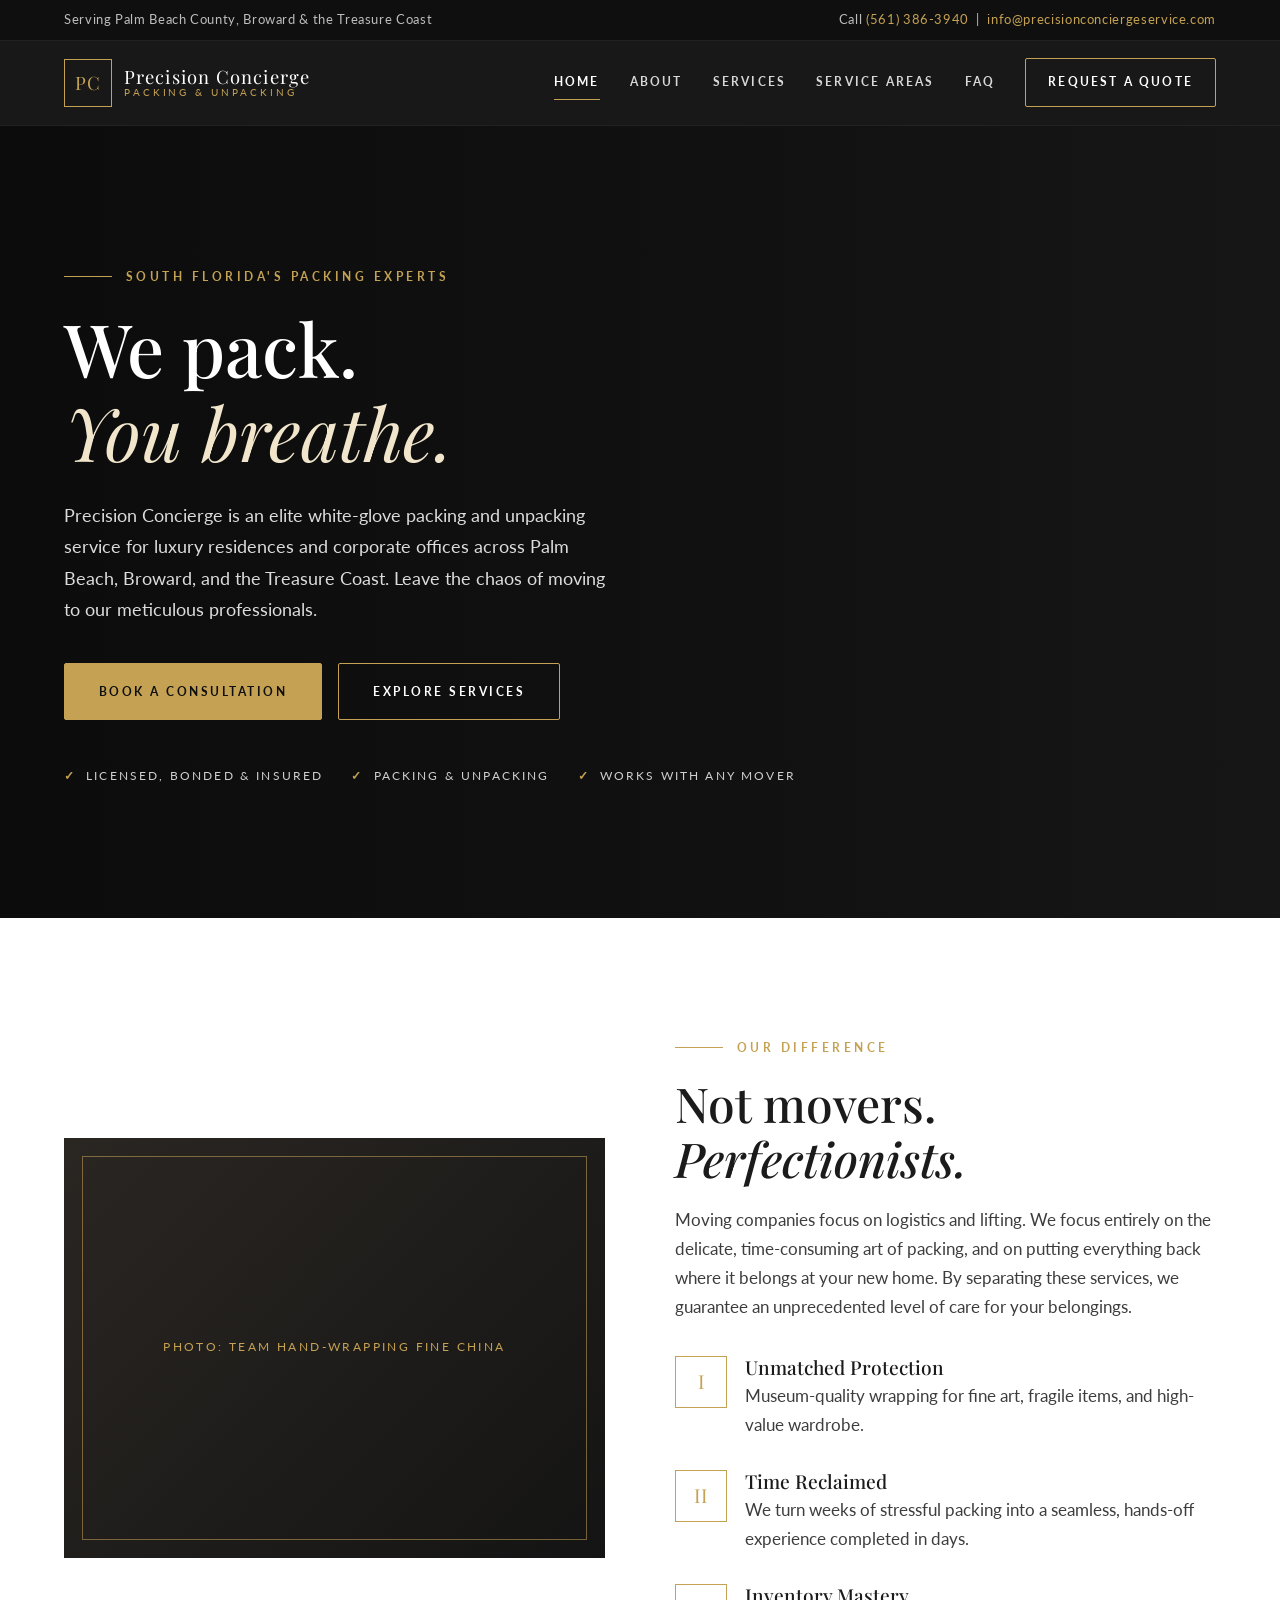
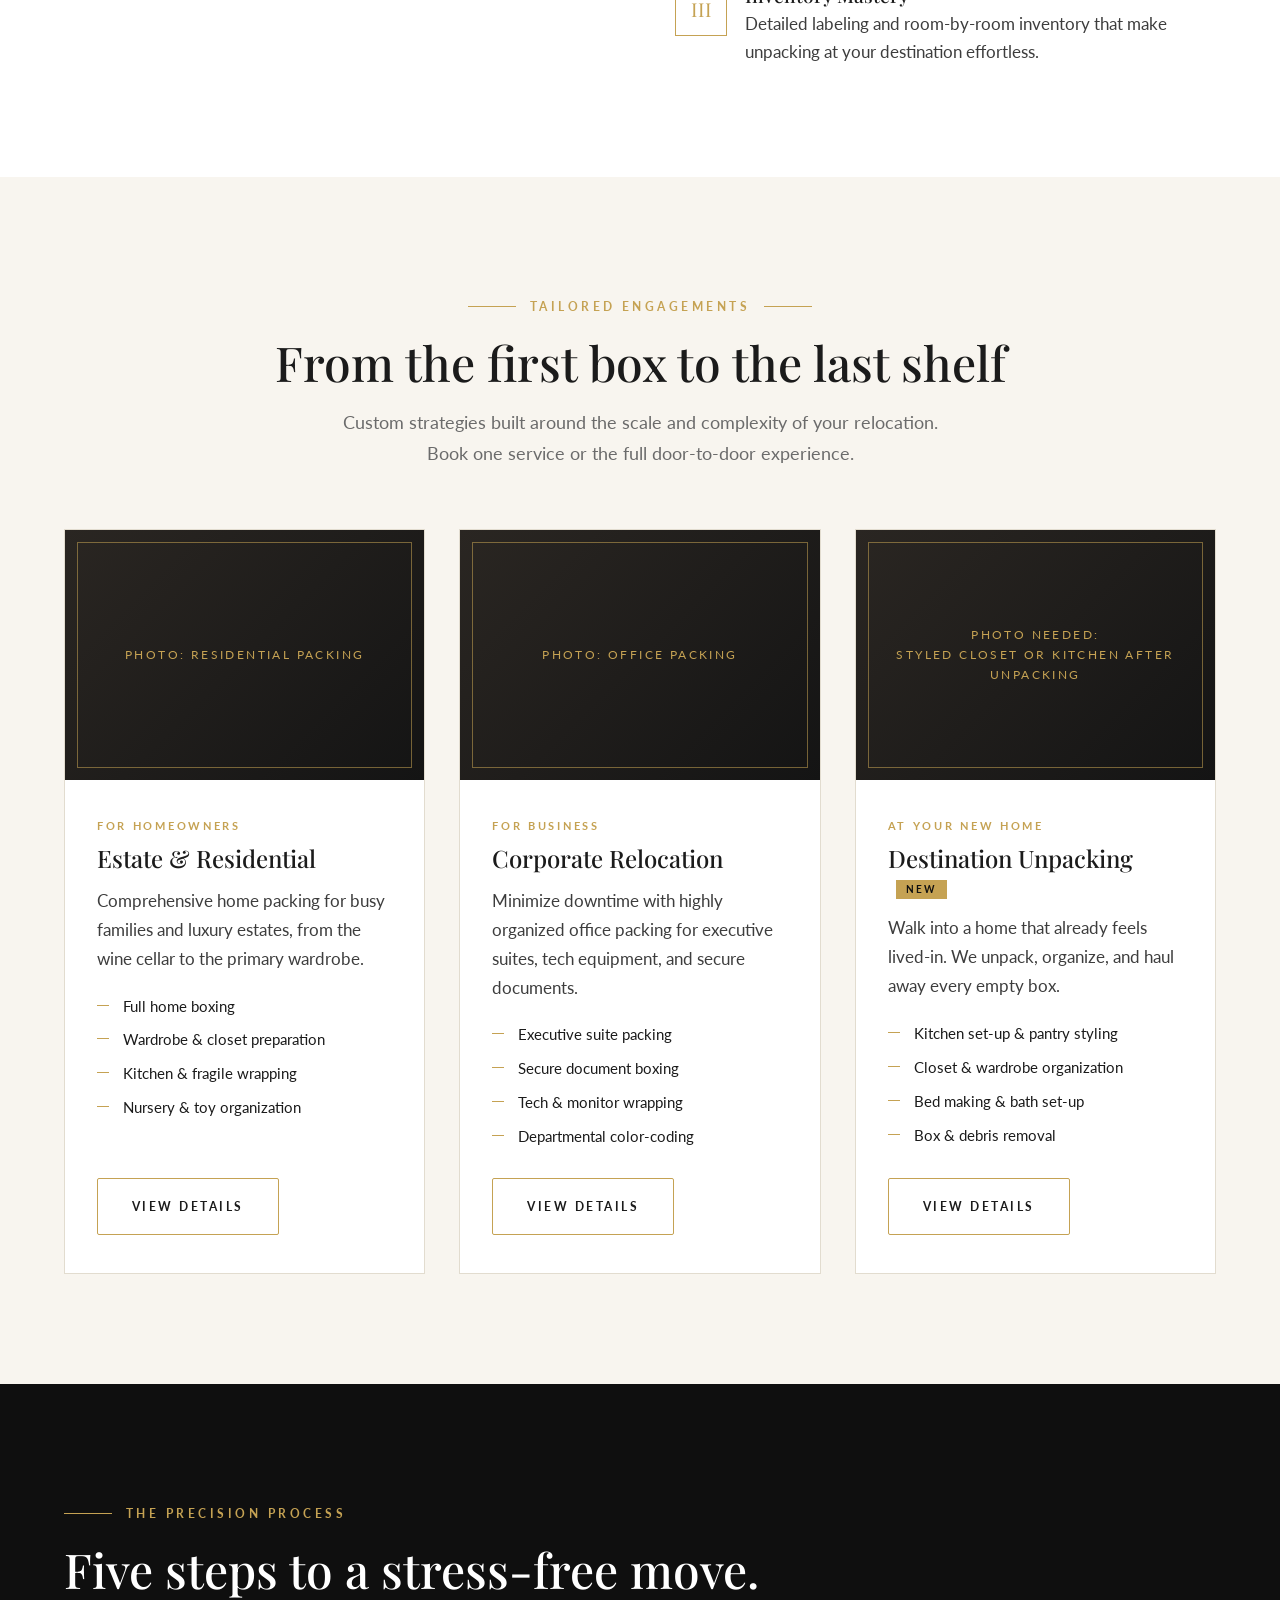
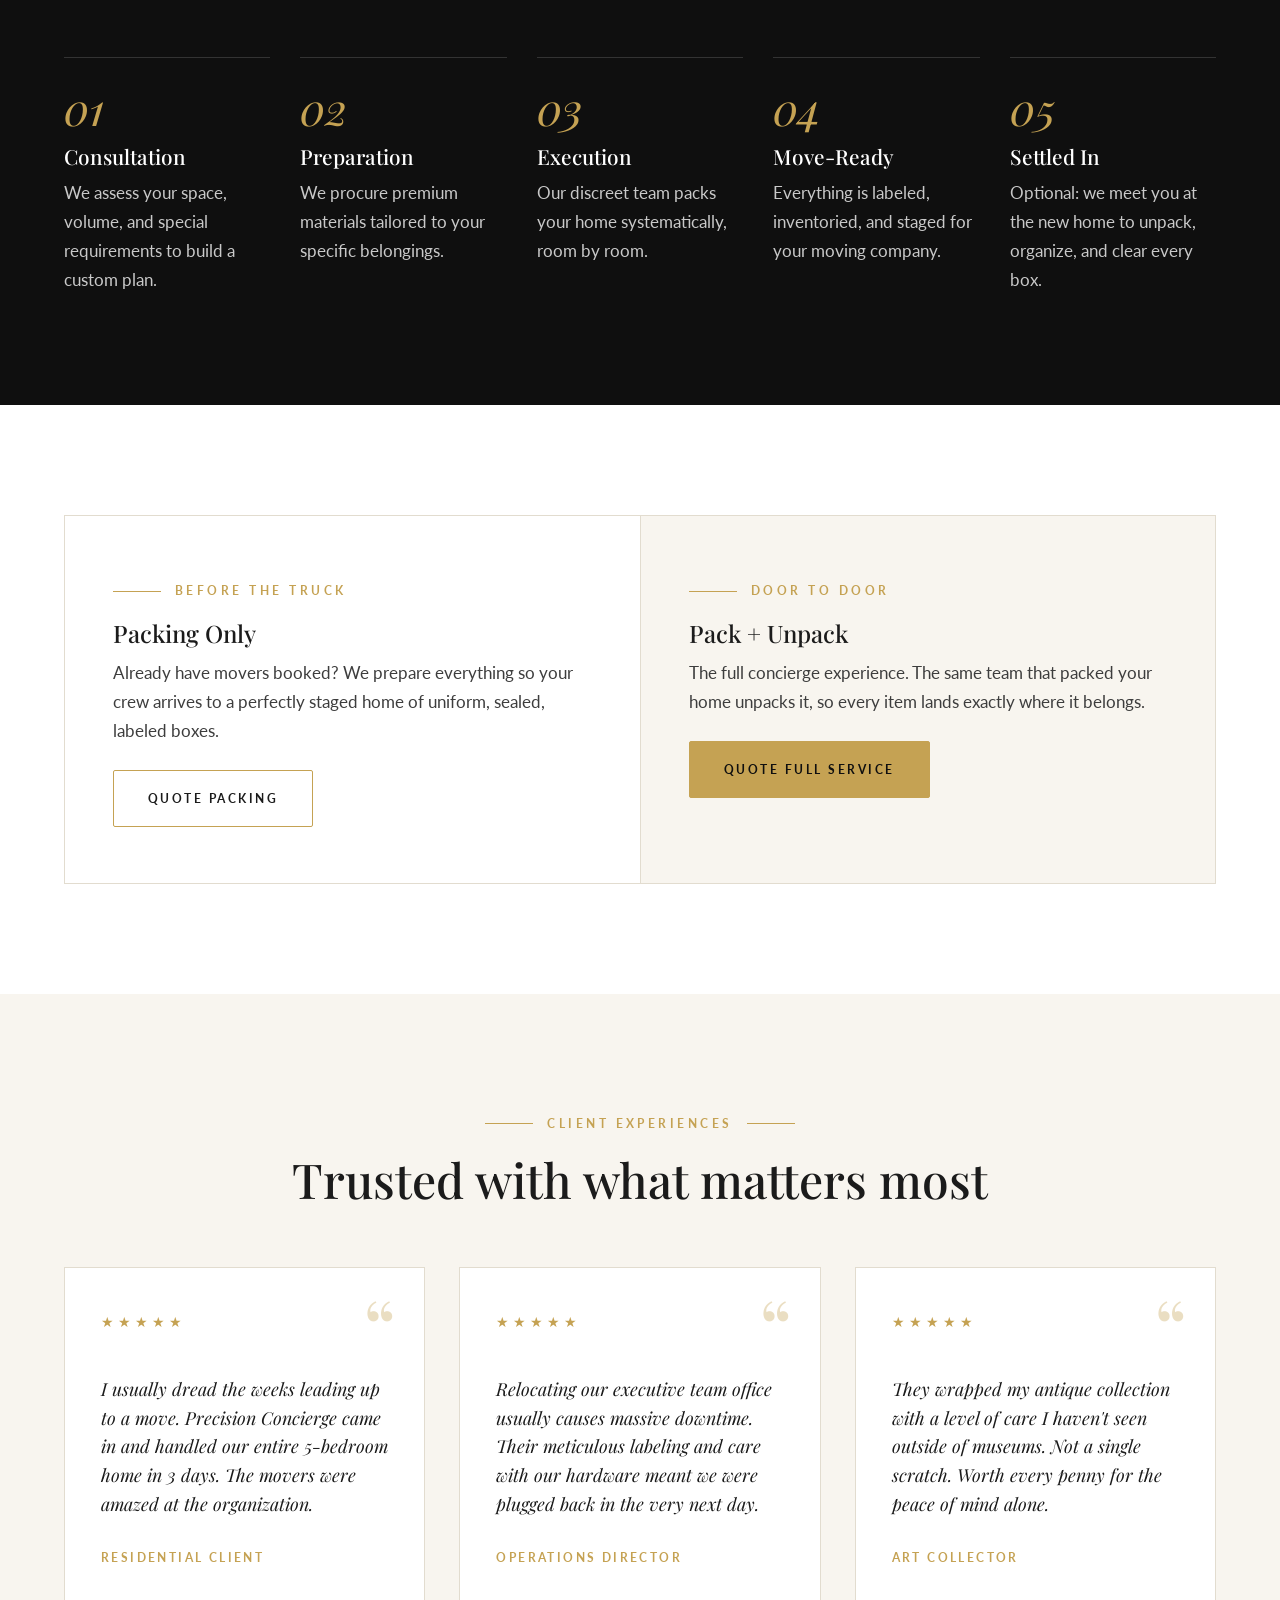
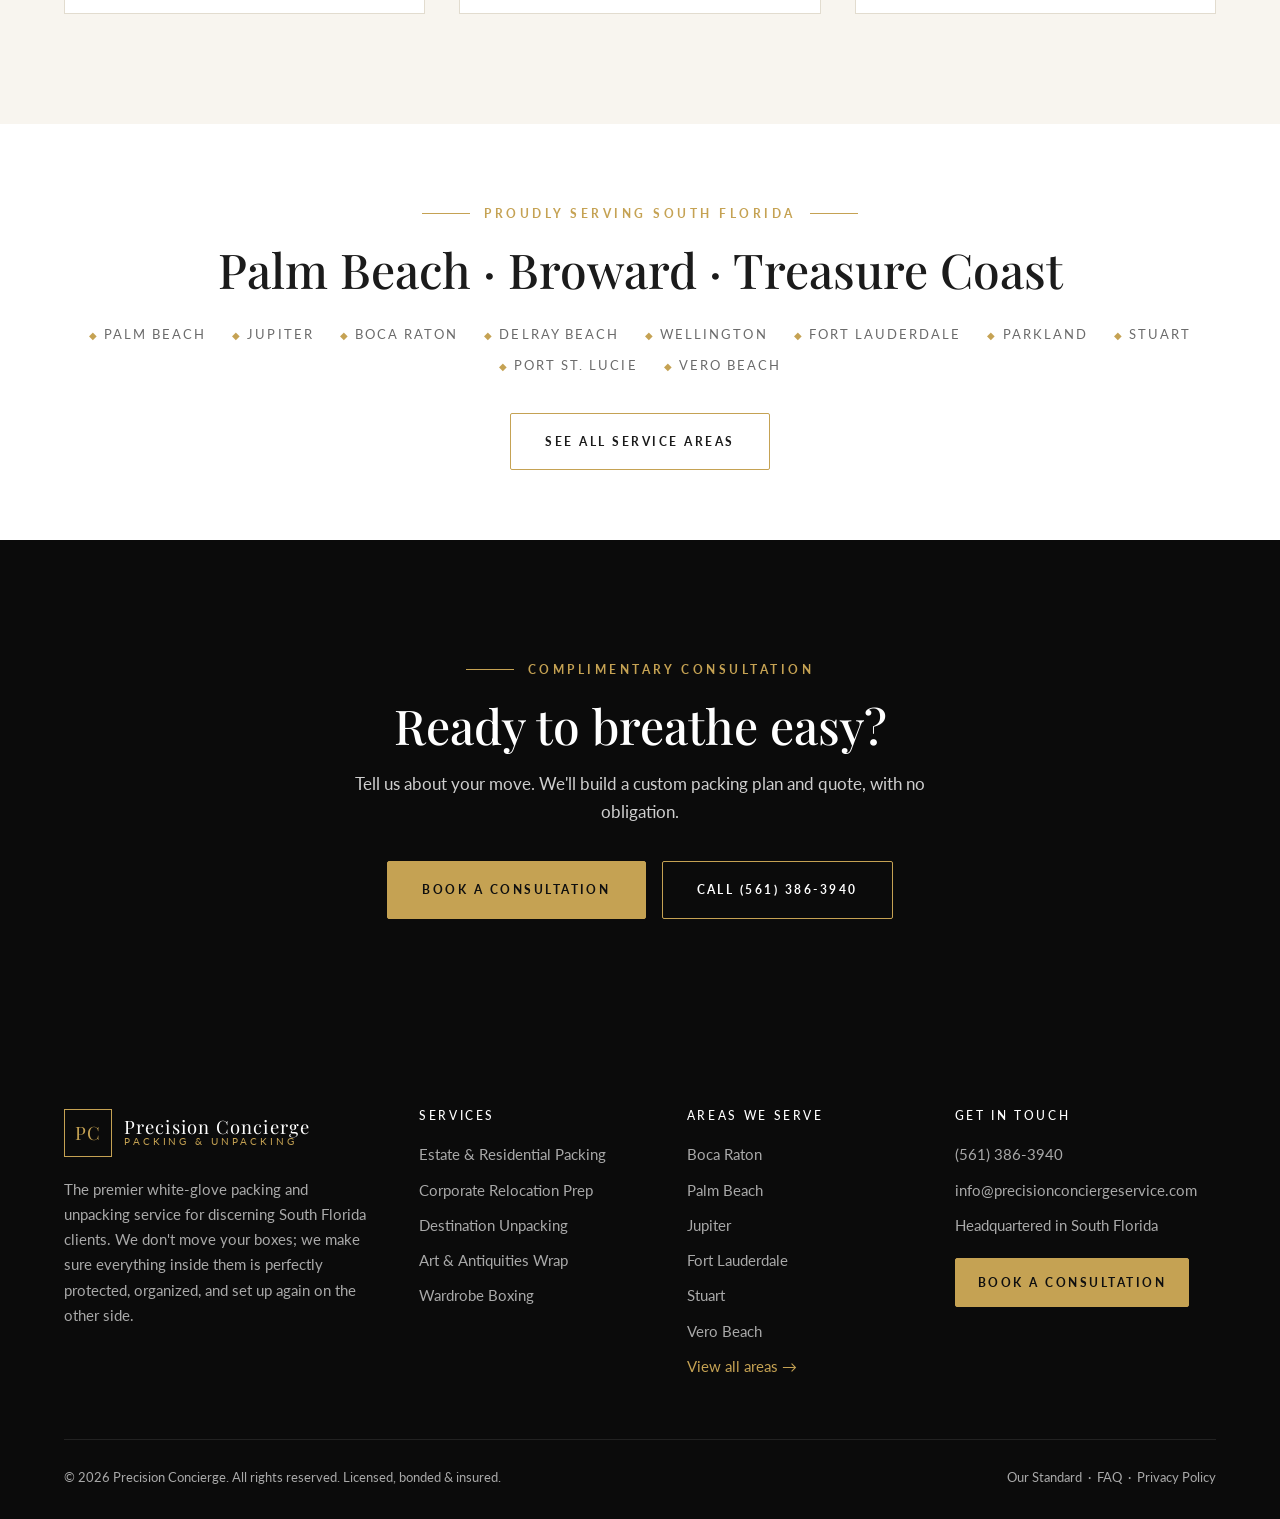
==== index.html @ 7a4c4924 "Rebuild Precision Concierge website - Fix misspelled email, tap-to-call phone, dead privacy link - A" ====
<!DOCTYPE html>
<html lang="en">
<head>
<meta charset="UTF-8">
<meta name="viewport" content="width=device-width, initial-scale=1">
<title>Luxury Packing & Unpacking Service | Palm Beach & South Florida | Precision Concierge</title>
<meta name="description" content="White-glove packing and unpacking for luxury homes and offices in Palm Beach, Broward, and the Treasure Coast. Licensed, bonded and insured. Book a free consultation.">
<link rel="canonical" href="https://www.precisionconciergeservice.com/">
<meta property="og:type" content="website">
<meta property="og:title" content="Luxury Packing & Unpacking Service | Palm Beach & South Florida | Precision Concierge">
<meta property="og:description" content="White-glove packing and unpacking for luxury homes and offices in Palm Beach, Broward, and the Treasure Coast. Licensed, bonded and insured. Book a free consultation.">
<meta property="og:url" content="https://www.precisionconciergeservice.com/">
<meta property="og:image" content="https://www.precisionconciergeservice.com/images/hero-luxury.png">
<meta name="twitter:card" content="summary_large_image">
<meta name="theme-color" content="#0f0f0f">
<link rel="preconnect" href="https://fonts.googleapis.com">
<link rel="preconnect" href="https://fonts.gstatic.com" crossorigin>
<link href="https://fonts.googleapis.com/css2?family=Lato:wght@300;400;700&family=Playfair+Display:ital,wght@0,400;0,500;0,600;1,400&display=swap" rel="stylesheet">
<link rel="stylesheet" href="css/styles.css">
<script type="application/ld+json">{"@context": "https://schema.org", "@type": "LocalBusiness", "@id": "https://www.precisionconciergeservice.com/#business", "name": "Precision Concierge", "description": "White-glove packing and unpacking service for luxury homes and corporate offices in South Florida.", "url": "https://www.precisionconciergeservice.com", "telephone": "+15613863940", "email": "info@precisionconciergeservice.com", "priceRange": "$$$", "address": {"@type": "PostalAddress", "addressRegion": "FL", "addressCountry": "US"}, "areaServed": [{"@type": "City", "name": "Palm Beach, FL"}, {"@type": "City", "name": "West Palm Beach, FL"}, {"@type": "City", "name": "Jupiter, FL"}, {"@type": "City", "name": "Palm Beach Gardens, FL"}, {"@type": "City", "name": "Wellington, FL"}, {"@type": "City", "name": "Boca Raton, FL"}, {"@type": "City", "name": "Delray Beach, FL"}, {"@type": "City", "name": "Boynton Beach, FL"}, {"@type": "City", "name": "Lake Worth Beach, FL"}, {"@type": "City", "name": "Royal Palm Beach, FL"}, {"@type": "City", "name": "Fort Lauderdale, FL"}, {"@type": "City", "name": "Parkland, FL"}, {"@type": "City", "name": "Coral Springs, FL"}, {"@type": "City", "name": "Weston, FL"}, {"@type": "City", "name": "Pompano Beach, FL"}, {"@type": "City", "name": "Hollywood, FL"}, {"@type": "City", "name": "Stuart, FL"}, {"@type": "City", "name": "Hobe Sound, FL"}, {"@type": "City", "name": "Jensen Beach, FL"}, {"@type": "City", "name": "Port St. Lucie, FL"}, {"@type": "City", "name": "Fort Pierce, FL"}, {"@type": "City", "name": "Vero Beach, FL"}], "hasOfferCatalog": {"@type": "OfferCatalog", "name": "Packing Services", "itemListElement": [{"@type": "Offer", "itemOffered": {"@type": "Service", "name": "Residential & Estate Packing"}}, {"@type": "Offer", "itemOffered": {"@type": "Service", "name": "Corporate Relocation Packing"}}, {"@type": "Offer", "itemOffered": {"@type": "Service", "name": "Destination Unpacking & Home Setup"}}]}}</script>
</head>
<body>
<a class="skip" href="#main">Skip to content</a>
<div class="topbar">
  <div class="container">
    <span class="hide-sm">Serving Palm Beach County, Broward &amp; the Treasure Coast</span>
    <span>Call <a href="tel:+15613863940">(561) 386-3940</a> &nbsp;|&nbsp; <a href="mailto:info@precisionconciergeservice.com">info@precisionconciergeservice.com</a></span>
  </div>
</div>
<header class="header">
  <div class="container">
    <a href="index.html" class="logo" aria-label="Precision Concierge home">
      <!-- SWAP: replace the two spans below with <img src="images/logo.png" alt="Precision Concierge"> once you add the logo file -->
      <span class="logo-mark">PC</span>
      <span class="logo-text">Precision Concierge<small>Packing &amp; Unpacking</small></span>
    </a>
    <button class="menu-toggle" aria-label="Open menu" aria-expanded="false">&#9776;</button>
    <nav class="nav" aria-label="Main">
      <a href="index.html" class="active">Home</a>
      <a href="about.html">About</a>
      <a href="services.html">Services</a>
      <a href="service-areas.html">Service Areas</a>
      <a href="faq.html">FAQ</a>
      <a href="contact.html" class="btn btn-outline">Request a Quote</a>
    </nav>
  </div>
</header>
<main id="main">

<section class="hero" style="background-image:url('https://www.precisionconciergeservice.com/images/hero-luxury.png')">
  <div class="container">
    <span class="eyebrow">South Florida's Packing Experts</span>
    <h1>We pack.<br><em>You breathe.</em></h1>
    <p>Precision Concierge is an elite white-glove packing and unpacking service for luxury residences and corporate offices across Palm Beach, Broward, and the Treasure Coast. Leave the chaos of moving to our meticulous professionals.</p>
    <div class="btn-row">
      <a href="contact.html" class="btn btn-gold">Book a Consultation</a>
      <a href="services.html" class="btn btn-outline">Explore Services</a>
    </div>
    <div class="hero-badges"><span>Licensed, Bonded &amp; Insured</span><span>Packing &amp; Unpacking</span><span>Works With Any Mover</span></div>
  </div>
</section>

<section class="section">
  <div class="container grid-2">
    <div class="frame reveal"><img src="https://www.precisionconciergeservice.com/images/about-hands.png" alt="Precision Concierge team wrapping fine china in acid-free tissue" loading="lazy"><div class="ph">Photo: team hand-wrapping fine china</div></div>
    <div class="reveal">
      <span class="eyebrow">Our Difference</span>
      <h2>Not movers.<br><em>Perfectionists.</em></h2>
      <p style="margin-top:20px">Moving companies focus on logistics and lifting. We focus entirely on the delicate, time-consuming art of packing, and on putting everything back where it belongs at your new home. By separating these services, we guarantee an unprecedented level of care for your belongings.</p>
      <div class="features">
        <div class="feature"><div class="icon">I</div><div><h4>Unmatched Protection</h4><p>Museum-quality wrapping for fine art, fragile items, and high-value wardrobe.</p></div></div>
        <div class="feature"><div class="icon">II</div><div><h4>Time Reclaimed</h4><p>We turn weeks of stressful packing into a seamless, hands-off experience completed in days.</p></div></div>
        <div class="feature"><div class="icon">III</div><div><h4>Inventory Mastery</h4><p>Detailed labeling and room-by-room inventory that make unpacking at your destination effortless.</p></div></div>
      </div>
    </div>
  </div>
</section>

<section class="section bg-ivory">
  <div class="container">
    <div class="center reveal" style="margin-bottom:60px">
      <span class="eyebrow">Tailored Engagements</span>
      <h2>From the first box to the last shelf</h2>
      <p class="lead" style="margin-top:16px">Custom strategies built around the scale and complexity of your relocation. Book one service or the full door-to-door experience.</p>
    </div>
    <div class="grid-3">
      <article class="card reveal">
        <div class="frame"><img src="https://www.precisionconciergeservice.com/images/service-residential.png" alt="Luxury home packed in labeled Precision Concierge boxes" loading="lazy"><div class="ph">Photo: residential packing</div></div>
        <div class="card-body">
          <span class="card-tag">For Homeowners</span>
          <h3>Estate &amp; Residential</h3>
          <p>Comprehensive home packing for busy families and luxury estates, from the wine cellar to the primary wardrobe.</p>
          <ul class="checks"><li>Full home boxing</li><li>Wardrobe &amp; closet preparation</li><li>Kitchen &amp; fragile wrapping</li><li>Nursery &amp; toy organization</li></ul>
          <a href="services.html#residential" class="btn btn-outline-dark">View Details</a>
        </div>
      </article>
      <article class="card reveal">
        <div class="frame"><img src="https://www.precisionconciergeservice.com/images/service-corporate.png" alt="Executive office packed with color-coded boxes" loading="lazy"><div class="ph">Photo: office packing</div></div>
        <div class="card-body">
          <span class="card-tag">For Business</span>
          <h3>Corporate Relocation</h3>
          <p>Minimize downtime with highly organized office packing for executive suites, tech equipment, and secure documents.</p>
          <ul class="checks"><li>Executive suite packing</li><li>Secure document boxing</li><li>Tech &amp; monitor wrapping</li><li>Departmental color-coding</li></ul>
          <a href="services.html#corporate" class="btn btn-outline-dark">View Details</a>
        </div>
      </article>
      <article class="card reveal">
        <div class="frame"><img src="https://www.precisionconciergeservice.com/images/unpacking.jpg" alt="Organized closet and kitchen set up after a move" loading="lazy"><div class="ph">Photo needed:<br>styled closet or kitchen after unpacking</div></div>
        <div class="card-body">
          <span class="card-tag">At Your New Home</span>
          <h3>Destination Unpacking <span class="badge-new">NEW</span></h3>
          <p>Walk into a home that already feels lived-in. We unpack, organize, and haul away every empty box.</p>
          <ul class="checks"><li>Kitchen set-up &amp; pantry styling</li><li>Closet &amp; wardrobe organization</li><li>Bed making &amp; bath set-up</li><li>Box &amp; debris removal</li></ul>
          <a href="services.html#unpacking" class="btn btn-outline-dark">View Details</a>
        </div>
      </article>
    </div>
  </div>
</section>

<section class="section bg-dark">
  <div class="container">
    <div class="reveal" style="margin-bottom:60px">
      <span class="eyebrow">The Precision Process</span>
      <h2>Five steps to a stress-free move.</h2>
    </div>
    <div class="grid-4" style="grid-template-columns:repeat(auto-fit,minmax(190px,1fr))">
      <div class="step reveal"><div class="num">01</div><h3>Consultation</h3><p>We assess your space, volume, and special requirements to build a custom plan.</p></div>
      <div class="step reveal"><div class="num">02</div><h3>Preparation</h3><p>We procure premium materials tailored to your specific belongings.</p></div>
      <div class="step reveal"><div class="num">03</div><h3>Execution</h3><p>Our discreet team packs your home systematically, room by room.</p></div>
      <div class="step reveal"><div class="num">04</div><h3>Move-Ready</h3><p>Everything is labeled, inventoried, and staged for your moving company.</p></div>
      <div class="step reveal"><div class="num">05</div><h3>Settled In</h3><p>Optional: we meet you at the new home to unpack, organize, and clear every box.</p></div>
    </div>
  </div>
</section>

<section class="section">
  <div class="container">
    <div class="duo reveal">
      <div>
        <span class="eyebrow">Before the Truck</span>
        <h3>Packing Only</h3>
        <p>Already have movers booked? We prepare everything so your crew arrives to a perfectly staged home of uniform, sealed, labeled boxes.</p>
        <a href="contact.html?service=residential" class="btn btn-outline-dark" style="margin-top:24px">Quote Packing</a>
      </div>
      <div>
        <span class="eyebrow">Door to Door</span>
        <h3>Pack + Unpack</h3>
        <p>The full concierge experience. The same team that packed your home unpacks it, so every item lands exactly where it belongs.</p>
        <a href="contact.html?service=full" class="btn btn-gold" style="margin-top:24px">Quote Full Service</a>
      </div>
    </div>
  </div>
</section>

<section class="section bg-ivory">
  <div class="container">
    <div class="center reveal" style="margin-bottom:60px">
      <span class="eyebrow">Client Experiences</span>
      <h2>Trusted with what matters most</h2>
    </div>
    <!-- SWAP: add first name + city to each (e.g. "Jennifer R., Boca Raton") once clients approve. Named reviews convert better. -->
    <div class="grid-3">
      <blockquote class="quote reveal"><div class="stars">&#9733;&#9733;&#9733;&#9733;&#9733;</div><p>I usually dread the weeks leading up to a move. Precision Concierge came in and handled our entire 5-bedroom home in 3 days. The movers were amazed at the organization.</p><cite>Residential Client</cite></blockquote>
      <blockquote class="quote reveal"><div class="stars">&#9733;&#9733;&#9733;&#9733;&#9733;</div><p>Relocating our executive team office usually causes massive downtime. Their meticulous labeling and care with our hardware meant we were plugged back in the very next day.</p><cite>Operations Director</cite></blockquote>
      <blockquote class="quote reveal"><div class="stars">&#9733;&#9733;&#9733;&#9733;&#9733;</div><p>They wrapped my antique collection with a level of care I haven't seen outside of museums. Not a single scratch. Worth every penny for the peace of mind alone.</p><cite>Art Collector</cite></blockquote>
    </div>
  </div>
</section>


<section class="section-sm">
  <div class="container center reveal">
    <span class="eyebrow">Proudly Serving South Florida</span>
    <h2>Palm Beach &middot; Broward &middot; Treasure Coast</h2>
    <div class="area-strip"><span>Palm Beach</span><span>Jupiter</span><span>Boca Raton</span><span>Delray Beach</span><span>Wellington</span><span>Fort Lauderdale</span><span>Parkland</span><span>Stuart</span><span>Port St. Lucie</span><span>Vero Beach</span></div>
    <a href="service-areas.html" class="btn btn-outline-dark" style="margin-top:36px">See All Service Areas</a>
  </div>
</section>

<section class="cta-band" style="background-image:url('https://www.precisionconciergeservice.com/images/hero-luxury.png')">
  <div class="container reveal">
    <span class="eyebrow">Complimentary Consultation</span>
    <h2>Ready to breathe easy?</h2>
    <p>Tell us about your move. We'll build a custom packing plan and quote, with no obligation.</p>
    <div class="btn-row" style="justify-content:center">
      <a href="contact.html" class="btn btn-gold">Book a Consultation</a>
      <a href="tel:+15613863940" class="btn btn-outline">Call (561) 386-3940</a>
    </div>
  </div>
</section>

</main>
<footer class="footer">
  <div class="container">
    <div class="footer-grid">
      <div>
        <a href="index.html" class="logo" style="margin-bottom:20px"><span class="logo-mark">PC</span><span class="logo-text">Precision Concierge<small>Packing &amp; Unpacking</small></span></a>
        <p>The premier white-glove packing and unpacking service for discerning South Florida clients. We don't move your boxes; we make sure everything inside them is perfectly protected, organized, and set up again on the other side.</p>
      </div>
      <div>
        <h4>Services</h4>
        <ul>
          <li><a href="services.html#residential">Estate &amp; Residential Packing</a></li>
          <li><a href="services.html#corporate">Corporate Relocation Prep</a></li>
          <li><a href="services.html#unpacking">Destination Unpacking</a></li>
          <li><a href="services.html#residential">Art &amp; Antiquities Wrap</a></li>
          <li><a href="services.html#residential">Wardrobe Boxing</a></li>
        </ul>
      </div>
      <div>
        <h4>Areas We Serve</h4>
        <ul><li><a href="service-areas.html">Boca Raton</a></li><li><a href="service-areas.html">Palm Beach</a></li><li><a href="service-areas.html">Jupiter</a></li><li><a href="service-areas.html">Fort Lauderdale</a></li><li><a href="service-areas.html">Stuart</a></li><li><a href="service-areas.html">Vero Beach</a></li><li><a href="service-areas.html" class="gold">View all areas &rarr;</a></li></ul>
      </div>
      <div>
        <h4>Get in Touch</h4>
        <ul>
          <li><a href="tel:+15613863940">(561) 386-3940</a></li>
          <li><a href="mailto:info@precisionconciergeservice.com">info@precisionconciergeservice.com</a></li>
          <li>Headquartered in South Florida</li>
          <li style="margin-top:10px"><a href="contact.html" class="btn btn-gold" style="padding:13px 22px">Book a Consultation</a></li>
        </ul>
      </div>
    </div>
    <div class="footer-bottom">
      <span>&copy; <span id="year">2026</span> Precision Concierge. All rights reserved. Licensed, bonded &amp; insured.</span>
      <span><a href="about.html">Our Standard</a> &nbsp;&middot;&nbsp; <a href="faq.html">FAQ</a> &nbsp;&middot;&nbsp; <a href="privacy.html">Privacy Policy</a></span>
    </div>
  </div>
</footer>
<div class="mobile-bar">
  <a href="tel:+15613863940">Call Now</a>
  <a href="contact.html">Free Consultation</a>
</div>
<script src="js/main.js"></script>
</body>
</html>
---- css/styles.css ----
/* ==========================================================
   Precision Concierge - Site Styles
   Brand: black / warm gold / ivory. Playfair Display + Lato
   ========================================================== */
:root{
  --black:#0f0f0f;
  --ink:#1b1b1b;
  --charcoal:#2a2a2a;
  --gold:#c5a253;
  --gold-dark:#a8863a;
  --ivory:#f8f5ef;
  --cream:#efe9dd;
  --gray:#6b6b6b;
  --line:#e2dccf;
  --white:#fff;
  --serif:"Playfair Display", Georgia, serif;
  --sans:"Lato", "Helvetica Neue", Arial, sans-serif;
  --max:1200px;
  --radius:2px;
}
*{box-sizing:border-box;margin:0;padding:0}
html{scroll-behavior:smooth}
body{font-family:var(--sans);color:var(--ink);background:var(--white);line-height:1.7;font-size:17px;-webkit-font-smoothing:antialiased}
img{max-width:100%;display:block}
a{color:inherit;text-decoration:none}
h1,h2,h3,h4{font-family:var(--serif);font-weight:500;line-height:1.15;color:var(--ink)}
h1{font-size:clamp(2.6rem,6vw,4.6rem)}
h2{font-size:clamp(2rem,4vw,3rem)}
h3{font-size:1.5rem}
p{color:#3d3d3d}
.container{width:90%;max-width:var(--max);margin:0 auto}
.narrow{max-width:780px}
.center{text-align:center}
.section{padding:110px 0}
.section-sm{padding:70px 0}
.bg-ivory{background:var(--ivory)}
.bg-dark{background:var(--black);color:var(--white)}
.bg-dark h2,.bg-dark h3{color:var(--white)}
.bg-dark p{color:#c9c9c9}
.eyebrow{display:inline-flex;align-items:center;gap:14px;font-size:.78rem;letter-spacing:.28em;text-transform:uppercase;color:var(--gold);font-weight:700;margin-bottom:18px}
.eyebrow::before{content:"";width:48px;height:1px;background:var(--gold)}
.center .eyebrow::after{content:"";width:48px;height:1px;background:var(--gold)}
.lead{font-size:1.15rem;color:var(--gray);max-width:640px}
.center .lead{margin:0 auto}
.skip{position:absolute;left:-9999px}
.skip:focus{left:16px;top:16px;background:var(--gold);color:#000;padding:10px 16px;z-index:999}

/* Buttons */
.btn{display:inline-block;padding:17px 34px;font-size:.78rem;letter-spacing:.2em;text-transform:uppercase;font-weight:700;border:1px solid var(--gold);transition:all .25s ease;cursor:pointer;font-family:var(--sans);border-radius:var(--radius)}
.btn-gold{background:var(--gold);color:var(--black)}
.btn-gold:hover{background:var(--gold-dark);border-color:var(--gold-dark)}
.btn-outline{background:transparent;color:var(--white)}
.btn-outline:hover{background:var(--gold);color:var(--black)}
.btn-outline-dark{background:transparent;color:var(--ink)}
.btn-outline-dark:hover{background:var(--ink);color:var(--white);border-color:var(--ink)}
.btn-row{display:flex;gap:16px;flex-wrap:wrap}
.center .btn-row{justify-content:center}

/* Top bar */
.topbar{background:var(--black);color:#bdbdbd;font-size:.8rem;letter-spacing:.05em;padding:9px 0;border-bottom:1px solid #222}
.topbar .container{display:flex;justify-content:space-between;gap:12px;flex-wrap:wrap}
.topbar a{color:var(--gold)}

/* Header */
.header{position:sticky;top:0;z-index:100;background:rgba(15,15,15,.96);backdrop-filter:blur(8px);border-bottom:1px solid #222}
.header .container{display:flex;align-items:center;justify-content:space-between;height:84px}
.logo{display:flex;align-items:center;gap:12px;color:var(--white)}
.logo img{height:52px;width:auto}
.logo-mark{width:48px;height:48px;border:1px solid var(--gold);display:grid;place-items:center;font-family:var(--serif);color:var(--gold);font-size:1.15rem;letter-spacing:.05em}
.logo-text{font-family:var(--serif);font-size:1.15rem;letter-spacing:.06em;line-height:1.1}
.logo-text small{display:block;font-family:var(--sans);font-size:.6rem;letter-spacing:.3em;color:var(--gold);text-transform:uppercase}
.nav{display:flex;align-items:center;gap:30px}
.nav a{color:#d8d8d8;font-size:.76rem;letter-spacing:.18em;text-transform:uppercase;font-weight:700;padding:6px 0;border-bottom:1px solid transparent}
.nav a:hover,.nav a.active{color:var(--white);border-bottom-color:var(--gold)}
.nav .btn{padding:13px 22px;color:var(--white);border-bottom:1px solid var(--gold)}
.nav .btn:hover{color:var(--black)}
.menu-toggle{display:none;background:none;border:1px solid #444;color:var(--white);width:46px;height:46px;font-size:1.3rem;cursor:pointer}

/* Hero */
.hero{position:relative;min-height:88vh;display:flex;align-items:center;color:var(--white);background:#1a1a1a center/cover no-repeat}
.hero::before{content:"";position:absolute;inset:0;background:linear-gradient(90deg,rgba(10,10,10,.88) 0%,rgba(10,10,10,.6) 50%,rgba(10,10,10,.25) 100%)}
.hero .container{position:relative;z-index:1}
.hero h1{color:var(--white);margin-bottom:26px}
.hero h1 em{font-style:italic;color:#f1e6cc;font-weight:400}
.hero p{color:#dcdcdc;font-size:1.15rem;max-width:560px;margin-bottom:38px}
.hero-badges{display:flex;gap:28px;margin-top:46px;flex-wrap:wrap}
.hero-badges span{font-size:.75rem;letter-spacing:.18em;text-transform:uppercase;color:#cfcfcf;display:flex;align-items:center;gap:10px}
.hero-badges span::before{content:"✓";color:var(--gold);font-weight:700}
.page-hero{background:var(--black) center/cover no-repeat;position:relative;padding:150px 0 110px;color:var(--white);text-align:center}
.page-hero::before{content:"";position:absolute;inset:0;background:rgba(10,10,10,.78)}
.page-hero .container{position:relative}
.page-hero h1{color:var(--white);margin-bottom:16px}
.page-hero p{color:#d0d0d0;font-size:1.15rem;max-width:640px;margin:0 auto}

/* Grid helpers */
.grid-2{display:grid;grid-template-columns:1fr 1fr;gap:70px;align-items:center}
.grid-3{display:grid;grid-template-columns:repeat(3,1fr);gap:34px}
.grid-4{display:grid;grid-template-columns:repeat(4,1fr);gap:30px}

/* Image frames (fall back to an elegant gradient if the image is missing) */
.frame{position:relative;background:linear-gradient(135deg,#2a2622,#141414);min-height:420px;overflow:hidden}
.frame img{width:100%;height:100%;object-fit:cover;position:absolute;inset:0}
.frame::after{content:"";position:absolute;inset:18px;border:1px solid rgba(197,162,83,.55);pointer-events:none}
.frame .ph{position:absolute;inset:0;display:grid;place-items:center;color:var(--gold);font-size:.75rem;letter-spacing:.2em;text-transform:uppercase;text-align:center;padding:30px}

/* Feature list */
.features{display:grid;gap:30px;margin-top:34px}
.feature{display:grid;grid-template-columns:52px 1fr;gap:18px}
.feature .icon{width:52px;height:52px;border:1px solid var(--gold);display:grid;place-items:center;color:var(--gold);font-family:var(--serif);font-size:1.2rem}
.feature h4{font-size:1.2rem;margin-bottom:4px}

/* Service cards */
.card{background:var(--white);border:1px solid var(--line);display:flex;flex-direction:column;transition:transform .3s, box-shadow .3s}
.card:hover{transform:translateY(-6px);box-shadow:0 22px 50px rgba(0,0,0,.08)}
.card .frame{min-height:250px}
.card .frame::after{inset:12px}
.card-body{padding:36px 32px 38px;display:flex;flex-direction:column;flex:1}
.card-tag{font-size:.7rem;letter-spacing:.24em;text-transform:uppercase;color:var(--gold);font-weight:700;margin-bottom:10px}
.card h3{margin-bottom:14px}
.card p{margin-bottom:20px}
.checks{list-style:none;margin-bottom:28px;display:grid;gap:8px}
.checks li{padding-left:26px;position:relative;font-size:.95rem}
.checks li::before{content:"";position:absolute;left:0;top:11px;width:12px;height:1px;background:var(--gold)}
.card .btn{margin-top:auto;align-self:flex-start}
.badge-new{display:inline-block;background:var(--gold);color:var(--black);font-size:.62rem;letter-spacing:.2em;padding:4px 10px;margin-left:8px;vertical-align:middle;font-family:var(--sans);font-weight:700}

/* Process */
.step{border-top:1px solid #333;padding-top:28px}
.step .num{font-family:var(--serif);font-size:2.8rem;color:var(--gold);line-height:1;margin-bottom:14px;font-style:italic}
.step h3{font-size:1.3rem;margin-bottom:10px}

/* Split CTA (pack + unpack) */
.duo{display:grid;grid-template-columns:1fr 1fr;border:1px solid var(--line)}
.duo > div{padding:56px 48px}
.duo > div + div{border-left:1px solid var(--line);background:var(--ivory)}
.duo h3{margin-bottom:12px}

/* Testimonials */
.quote{background:var(--white);border:1px solid var(--line);padding:42px 36px;position:relative}
.quote::before{content:"\201C";font-family:var(--serif);font-size:5rem;color:var(--gold);line-height:1;position:absolute;top:18px;right:28px;opacity:.35}
.quote p{font-family:var(--serif);font-style:italic;font-size:1.12rem;color:var(--ink);margin:40px 0 24px;line-height:1.6}
.quote cite{font-style:normal;font-size:.75rem;letter-spacing:.2em;text-transform:uppercase;color:var(--gold);font-weight:700}
.stars{color:var(--gold);letter-spacing:4px;font-size:.9rem}

/* Service areas */
.areas{display:grid;grid-template-columns:repeat(3,1fr);gap:34px}
.area{border:1px solid var(--line);padding:38px 34px;background:var(--white)}
.area h3{font-size:1.35rem;margin-bottom:6px}
.area .sub{font-size:.72rem;letter-spacing:.22em;color:var(--gold);text-transform:uppercase;font-weight:700;margin-bottom:18px;display:block}
.city-list{list-style:none;display:flex;flex-wrap:wrap;gap:8px}
.city-list li{font-size:.85rem;border:1px solid var(--line);padding:6px 12px;background:var(--ivory)}
.area-strip{display:flex;flex-wrap:wrap;gap:10px 26px;justify-content:center;margin-top:26px}
.area-strip span{font-size:.8rem;letter-spacing:.16em;text-transform:uppercase;color:var(--gray)}
.area-strip span::before{content:"◆ ";color:var(--gold);font-size:.6rem}

/* FAQ */
.faq-item{border-bottom:1px solid var(--line)}
.faq-q{width:100%;text-align:left;background:none;border:none;padding:28px 50px 28px 0;font-family:var(--serif);font-size:1.3rem;color:var(--ink);cursor:pointer;position:relative}
.faq-q::after{content:"+";position:absolute;right:6px;top:50%;transform:translateY(-50%);color:var(--gold);font-size:1.8rem;font-family:var(--sans);font-weight:300;transition:transform .3s}
.faq-item.open .faq-q::after{transform:translateY(-50%) rotate(45deg)}
.faq-a{max-height:0;overflow:hidden;transition:max-height .35s ease}
.faq-a p{padding:0 40px 28px 0}
.faq-cat{font-size:.75rem;letter-spacing:.24em;text-transform:uppercase;color:var(--gold);font-weight:700;margin:50px 0 6px}

/* Contact / Form */
.contact-grid{display:grid;grid-template-columns:.85fr 1.15fr;gap:70px}
.info-block{margin-bottom:30px}
.info-block .label{font-size:.72rem;letter-spacing:.22em;color:var(--gold);text-transform:uppercase;font-weight:700;margin-bottom:4px}
.info-block a,.info-block div{font-family:var(--serif);font-size:1.3rem;color:var(--ink)}
.info-block a:hover{color:var(--gold-dark)}
.form{background:var(--ivory);padding:52px 48px;border:1px solid var(--line)}
.form h2{font-size:2rem;margin-bottom:28px}
.form-row{display:grid;grid-template-columns:1fr 1fr;gap:20px}
.field{margin-bottom:22px;display:flex;flex-direction:column}
.field label{font-size:.7rem;letter-spacing:.2em;text-transform:uppercase;font-weight:700;margin-bottom:8px;color:var(--charcoal)}
.field input,.field select,.field textarea{font-family:var(--sans);font-size:1rem;padding:14px 16px;border:1px solid #d6cfbf;background:var(--white);color:var(--ink);border-radius:var(--radius)}
.field input:focus,.field select:focus,.field textarea:focus{outline:2px solid var(--gold);outline-offset:1px;border-color:var(--gold)}
.field textarea{min-height:130px;resize:vertical}
.checkbox-group{display:flex;flex-wrap:wrap;gap:10px 22px}
.checkbox-group label{text-transform:none;letter-spacing:0;font-weight:400;font-size:.95rem;display:flex;gap:8px;align-items:center;margin:0}
.form-note{font-size:.82rem;color:var(--gray);margin-top:14px}
.form-success{display:none;background:var(--black);color:var(--white);padding:28px;margin-top:20px;border-left:3px solid var(--gold)}
.form-success p{color:#ddd}

/* CTA band */
.cta-band{background:var(--black) center/cover;position:relative;padding:110px 0;text-align:center;color:var(--white)}
.cta-band::before{content:"";position:absolute;inset:0;background:rgba(10,10,10,.82)}
.cta-band .container{position:relative}
.cta-band h2{color:var(--white);margin-bottom:16px}
.cta-band p{color:#cfcfcf;max-width:580px;margin:0 auto 34px}

/* Footer */
.footer{background:#0b0b0b;color:#a9a9a9;padding:80px 0 30px;font-size:.93rem}
.footer-grid{display:grid;grid-template-columns:1.4fr 1fr 1fr 1.2fr;gap:50px;margin-bottom:60px}
.footer h4{font-family:var(--sans);color:var(--white);font-size:.75rem;letter-spacing:.22em;text-transform:uppercase;margin-bottom:20px}
.footer ul{list-style:none;display:grid;gap:10px}
.footer a:hover{color:var(--gold)}
.footer p{color:#a9a9a9}
.footer .gold{color:var(--gold)}
.footer-bottom{border-top:1px solid #222;padding-top:26px;display:flex;justify-content:space-between;flex-wrap:wrap;gap:12px;font-size:.82rem}

/* Mobile sticky call bar */
.mobile-bar{display:none}

/* Prose (privacy page) */
.prose h2{font-size:1.6rem;margin:40px 0 12px}
.prose p,.prose li{margin-bottom:12px}
.prose ul{padding-left:22px}

/* Placeholder flag for items needing real info */
.todo{background:#fff4d6;border:1px dashed var(--gold);padding:2px 6px;font-size:.85em}

/* Reveal animation */
.reveal{opacity:0;transform:translateY(24px);transition:opacity .8s ease, transform .8s ease}
.reveal.in{opacity:1;transform:none}
@media (prefers-reduced-motion: reduce){.reveal{opacity:1;transform:none;transition:none}html{scroll-behavior:auto}}

/* Responsive */
@media (max-width:1000px){
  .grid-4{grid-template-columns:1fr 1fr}
  .footer-grid{grid-template-columns:1fr 1fr}
  .areas{grid-template-columns:1fr 1fr}
}
@media (max-width:860px){
  .menu-toggle{display:block}
  .nav{position:fixed;top:84px;left:0;right:0;background:var(--black);flex-direction:column;align-items:flex-start;padding:30px 5%;gap:20px;visibility:hidden;opacity:0;transform:translateY(-12px);transition:opacity .25s,transform .25s,visibility .25s;border-bottom:1px solid #222}
  .nav.open{visibility:visible;opacity:1;transform:none}
  .grid-2,.grid-3,.contact-grid,.duo{grid-template-columns:1fr;gap:40px}
  .duo > div + div{border-left:none;border-top:1px solid var(--line)}
  .section{padding:80px 0}
  .form{padding:36px 24px}
  .form-row{grid-template-columns:1fr;gap:0}
  .frame{min-height:300px}
  .topbar .hide-sm{display:none}
  .mobile-bar{display:grid;grid-template-columns:1fr 1fr;position:fixed;bottom:0;left:0;right:0;z-index:200;box-shadow:0 -6px 20px rgba(0,0,0,.2)}
  .mobile-bar a{padding:16px;text-align:center;font-size:.75rem;letter-spacing:.18em;text-transform:uppercase;font-weight:700}
  .mobile-bar a:first-child{background:var(--black);color:var(--white)}
  .mobile-bar a:last-child{background:var(--gold);color:var(--black)}
  body{padding-bottom:54px}
}
@media (max-width:560px){
  .grid-4,.areas,.footer-grid{grid-template-columns:1fr}
  .duo > div{padding:40px 28px}
}
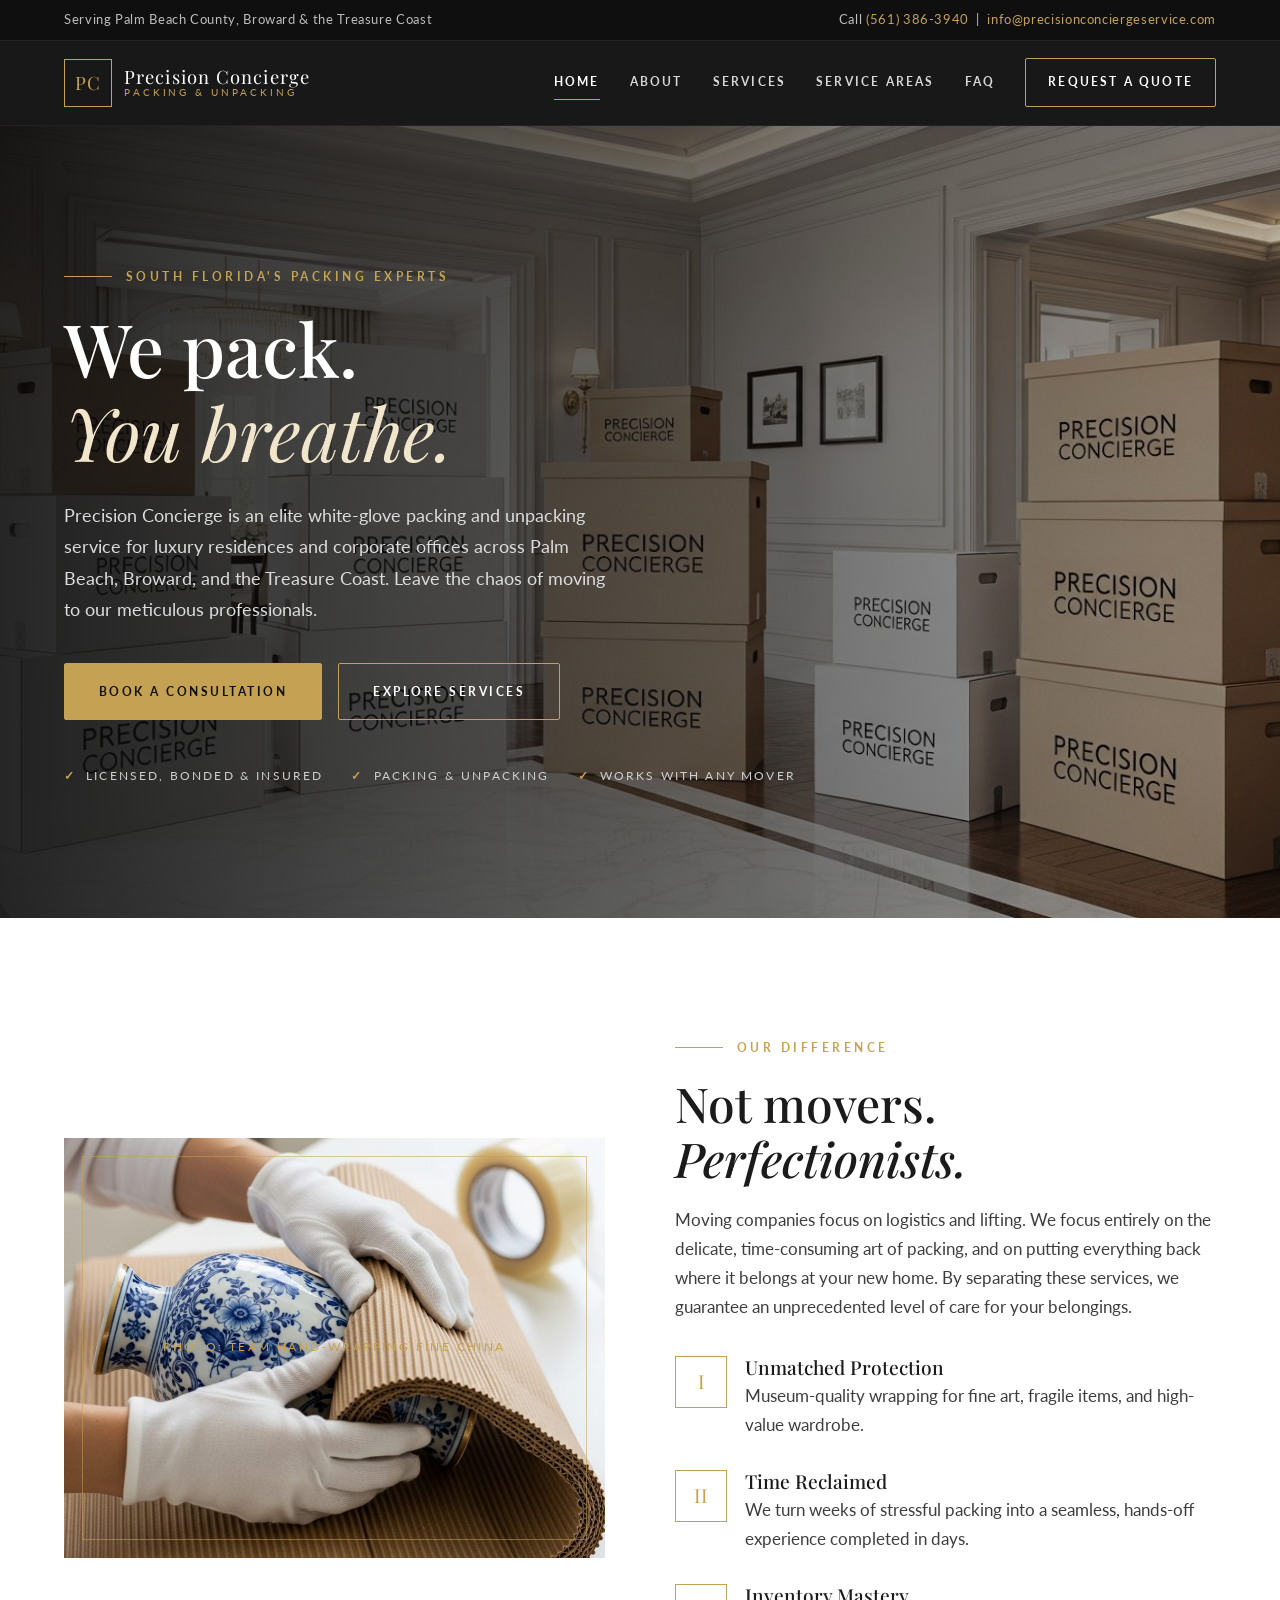
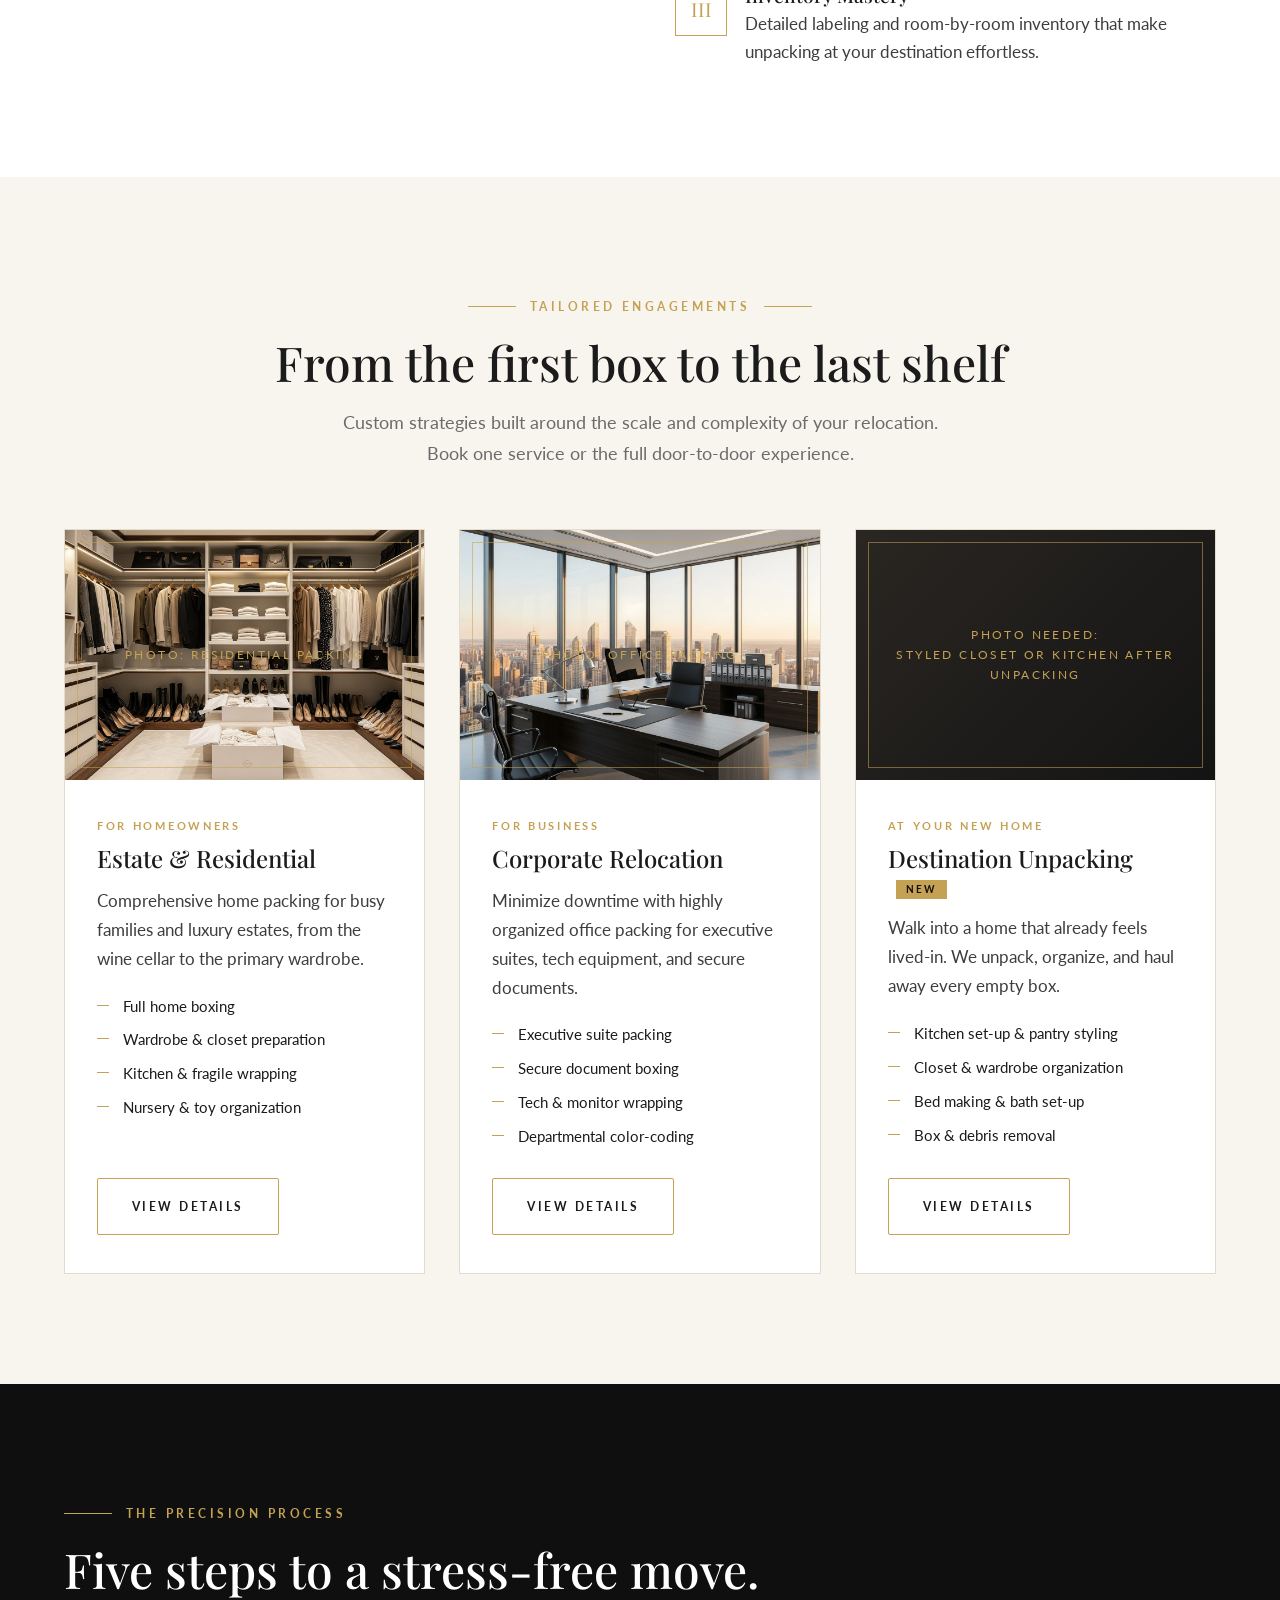
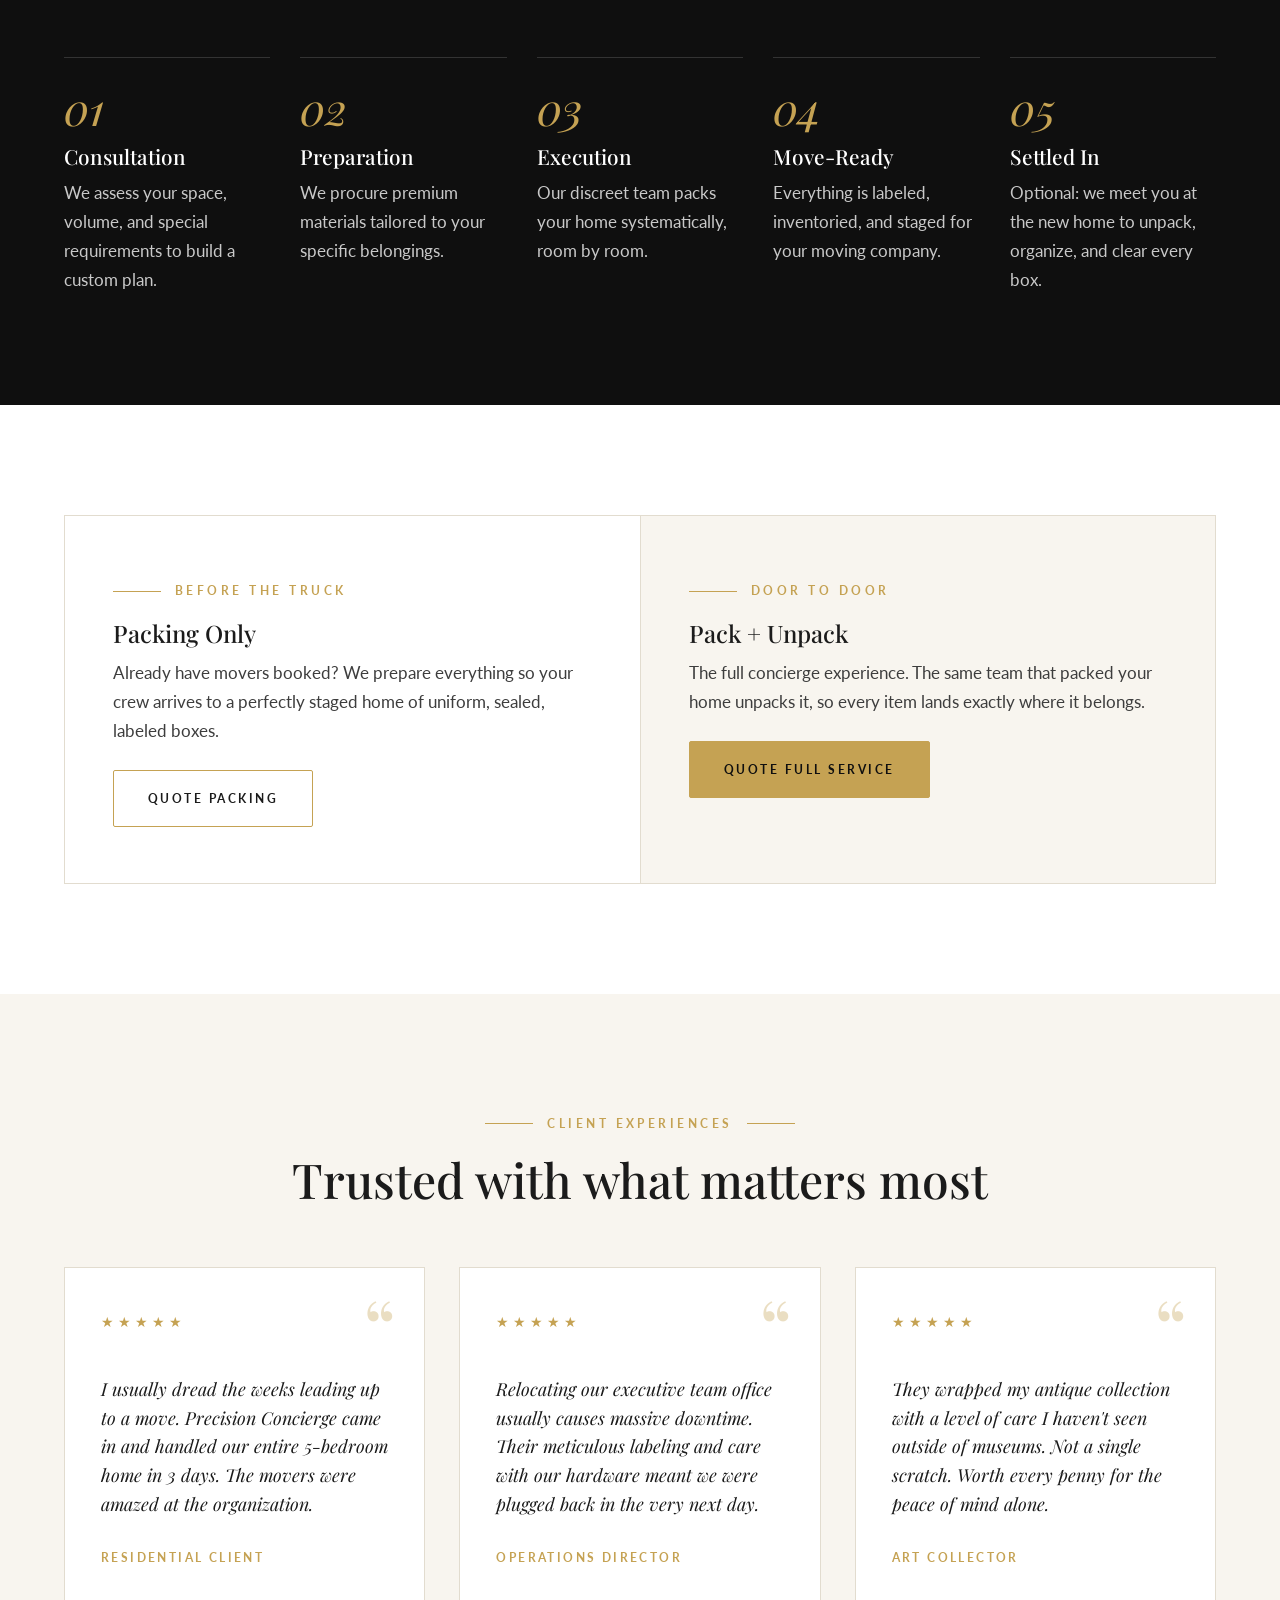
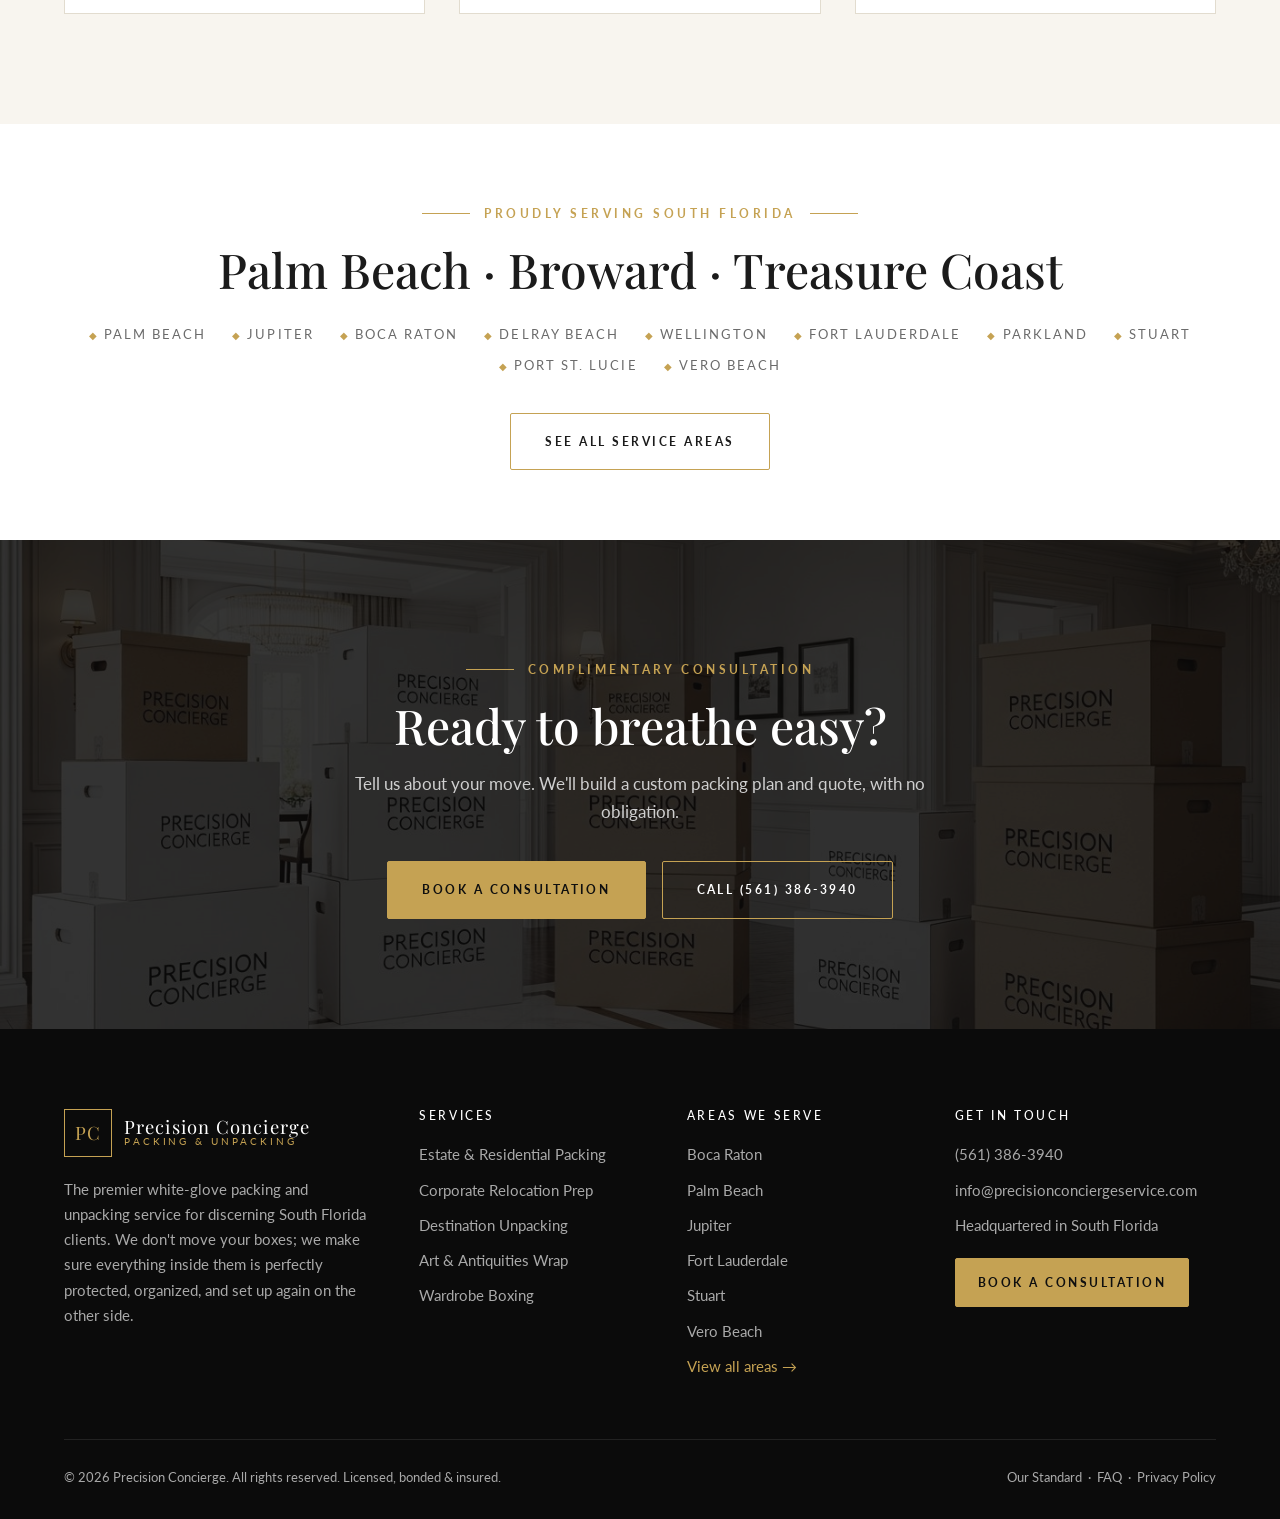
==== commit c018d41d: "Host site photos in repo instead of linking to old site - Add 4 photos to images/ as web-optimized J" ====
--- a/index.html
+++ b/index.html
@@ -10,7 +10,7 @@
 <meta property="og:title" content="Luxury Packing & Unpacking Service | Palm Beach & South Florida | Precision Concierge">
 <meta property="og:description" content="White-glove packing and unpacking for luxury homes and offices in Palm Beach, Broward, and the Treasure Coast. Licensed, bonded and insured. Book a free consultation.">
 <meta property="og:url" content="https://www.precisionconciergeservice.com/">
-<meta property="og:image" content="https://www.precisionconciergeservice.com/images/hero-luxury.png">
+<meta property="og:image" content="https://www.precisionconciergeservice.com/images/hero-luxury.jpg">
 <meta name="twitter:card" content="summary_large_image">
 <meta name="theme-color" content="#0f0f0f">
 <link rel="preconnect" href="https://fonts.googleapis.com">
@@ -47,7 +47,7 @@
 </header>
 <main id="main">
 
-<section class="hero" style="background-image:url('https://www.precisionconciergeservice.com/images/hero-luxury.png')">
+<section class="hero" style="background-image:url('images/hero-luxury.jpg')">
   <div class="container">
     <span class="eyebrow">South Florida's Packing Experts</span>
     <h1>We pack.<br><em>You breathe.</em></h1>
@@ -62,7 +62,7 @@
 
 <section class="section">
   <div class="container grid-2">
-    <div class="frame reveal"><img src="https://www.precisionconciergeservice.com/images/about-hands.png" alt="Precision Concierge team wrapping fine china in acid-free tissue" loading="lazy"><div class="ph">Photo: team hand-wrapping fine china</div></div>
+    <div class="frame reveal"><img src="images/about-hands.jpg" alt="Precision Concierge team wrapping fine china in acid-free tissue" loading="lazy"><div class="ph">Photo: team hand-wrapping fine china</div></div>
     <div class="reveal">
       <span class="eyebrow">Our Difference</span>
       <h2>Not movers.<br><em>Perfectionists.</em></h2>
@@ -85,7 +85,7 @@
     </div>
     <div class="grid-3">
       <article class="card reveal">
-        <div class="frame"><img src="https://www.precisionconciergeservice.com/images/service-residential.png" alt="Luxury home packed in labeled Precision Concierge boxes" loading="lazy"><div class="ph">Photo: residential packing</div></div>
+        <div class="frame"><img src="images/service-residential.jpg" alt="Luxury home packed in labeled Precision Concierge boxes" loading="lazy"><div class="ph">Photo: residential packing</div></div>
         <div class="card-body">
           <span class="card-tag">For Homeowners</span>
           <h3>Estate &amp; Residential</h3>
@@ -95,7 +95,7 @@
         </div>
       </article>
       <article class="card reveal">
-        <div class="frame"><img src="https://www.precisionconciergeservice.com/images/service-corporate.png" alt="Executive office packed with color-coded boxes" loading="lazy"><div class="ph">Photo: office packing</div></div>
+        <div class="frame"><img src="images/service-corporate.jpg" alt="Executive office packed with color-coded boxes" loading="lazy"><div class="ph">Photo: office packing</div></div>
         <div class="card-body">
           <span class="card-tag">For Business</span>
           <h3>Corporate Relocation</h3>
@@ -105,7 +105,7 @@
         </div>
       </article>
       <article class="card reveal">
-        <div class="frame"><img src="https://www.precisionconciergeservice.com/images/unpacking.jpg" alt="Organized closet and kitchen set up after a move" loading="lazy"><div class="ph">Photo needed:<br>styled closet or kitchen after unpacking</div></div>
+        <div class="frame"><img src="images/unpacking.jpg" alt="Organized closet and kitchen set up after a move" loading="lazy"><div class="ph">Photo needed:<br>styled closet or kitchen after unpacking</div></div>
         <div class="card-body">
           <span class="card-tag">At Your New Home</span>
           <h3>Destination Unpacking <span class="badge-new">NEW</span></h3>
@@ -178,7 +178,7 @@
   </div>
 </section>
 
-<section class="cta-band" style="background-image:url('https://www.precisionconciergeservice.com/images/hero-luxury.png')">
+<section class="cta-band" style="background-image:url('images/hero-luxury.jpg')">
   <div class="container reveal">
     <span class="eyebrow">Complimentary Consultation</span>
     <h2>Ready to breathe easy?</h2>
